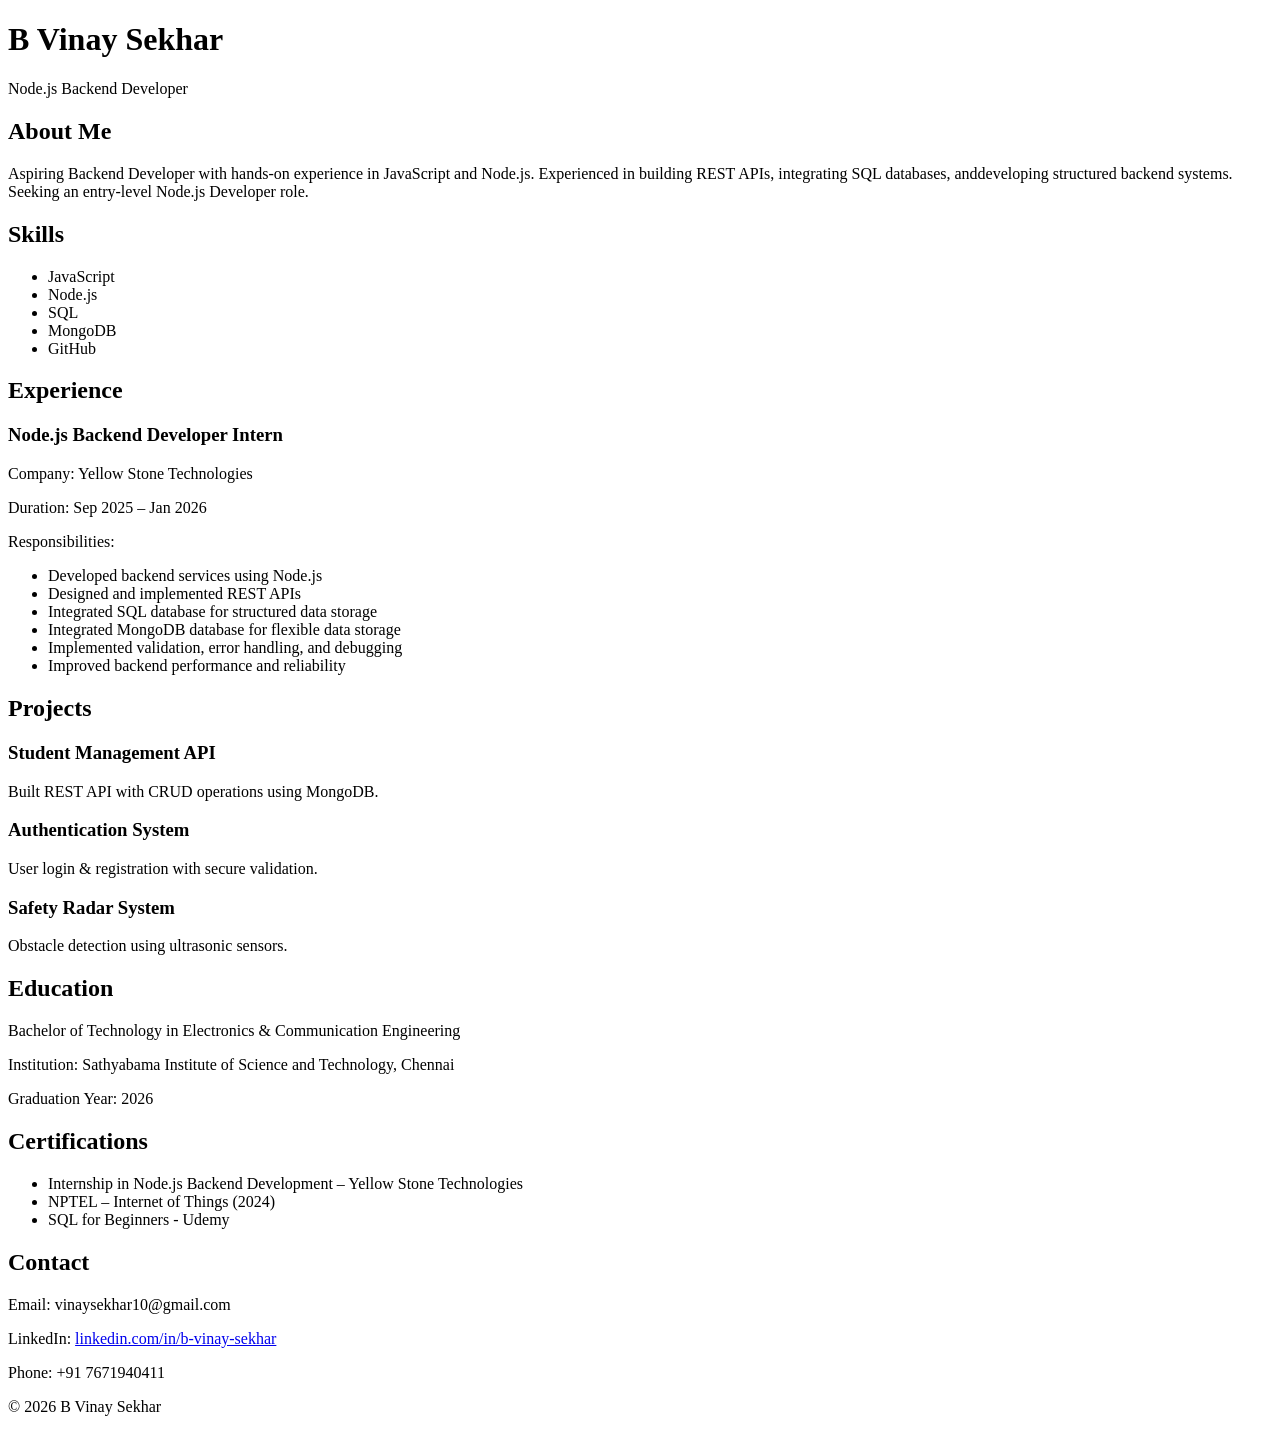
==== index.html @ b66178ac "Add initial portfolio HTML structure" ====
<!DOCTYPE html>
<html lang="en">
<head>
  <meta charset="UTF-8">
  <title> B Vinay Sekhar Portfolio</title>
  <link rel="stylesheet" href="style.css">
</head>
<body>

<header>
  <h1>B Vinay Sekhar</h1>
  <p>Node.js Backend Developer</p>
</header>

<section id="about">
  <h2>About Me</h2>
  <p>
    Aspiring Backend Developer with hands-on experience in JavaScript and Node.js. Experienced in building REST APIs, integrating SQL databases, anddeveloping structured backend systems. Seeking an entry-level Node.js Developer role.
  </p>
</section>

<section id="skills">
  <h2>Skills</h2>
  <ul>
    <li>JavaScript</li>
    <li>Node.js</li>
    <li>SQL</li>
    <li>MongoDB</li>
    <li>GitHub</li>
  </ul>
</section>

<section id="experience">
  <h2>Experience</h2>
  <div class="card">
    <h3>Node.js Backend Developer Intern</h3>
    <p>Company: Yellow Stone Technologies</p>
    <p>Duration: Sep 2025 – Jan 2026</p>
    <p>Responsibilities:</p>
    <ul>
      <li>Developed backend services using Node.js</li>
      <li>Designed and implemented REST APIs</li>
      <li>Integrated SQL database for structured data storage</li>
      <li>Integrated MongoDB database for flexible data storage</li>
      <li>Implemented validation, error handling, and debugging</li>
      <li>Improved backend performance and reliability</li>
    </ul>
  </div>
</section>


<section id="projects">
  <h2>Projects</h2>

  <div class="card">
    <h3>Student Management API</h3>
    <p>Built REST API with CRUD operations using MongoDB.</p>
  </div>

  <div class="card">
    <h3>Authentication System</h3>
    <p>User login & registration with secure validation.</p>
  </div>

  <div class="card">
    <h3>Safety Radar System</h3>
    <p>Obstacle detection using ultrasonic sensors.</p>
  </div>

</section>

<section id="education">
  <h2>Education</h2>
  <p>Bachelor of Technology in Electronics & Communication Engineering</p>
  <p>Institution: Sathyabama Institute of Science and Technology, Chennai</p>
  <p>Graduation Year: 2026</p>
</section>

<section id="certifications">
  <h2>Certifications</h2>
  <ul>
    <li>Internship in Node.js Backend Development – Yellow Stone Technologies</li>
    <li>NPTEL – Internet of Things (2024)</li>
    <li>SQL for Beginners - Udemy</li>
  </ul>
</section>

<section id="contact">
  <h2>Contact</h2>
  <p>Email: vinaysekhar10@gmail.com</p>
  <p>LinkedIn: <a href="https://www.linkedin.com/in/b-vinay-sekhar/">linkedin.com/in/b-vinay-sekhar</a></p>
  <P>Phone: +91 7671940411</P>
</section>

<footer>
  <p>© 2026 B Vinay Sekhar</p>
</footer>

</body>
</html>
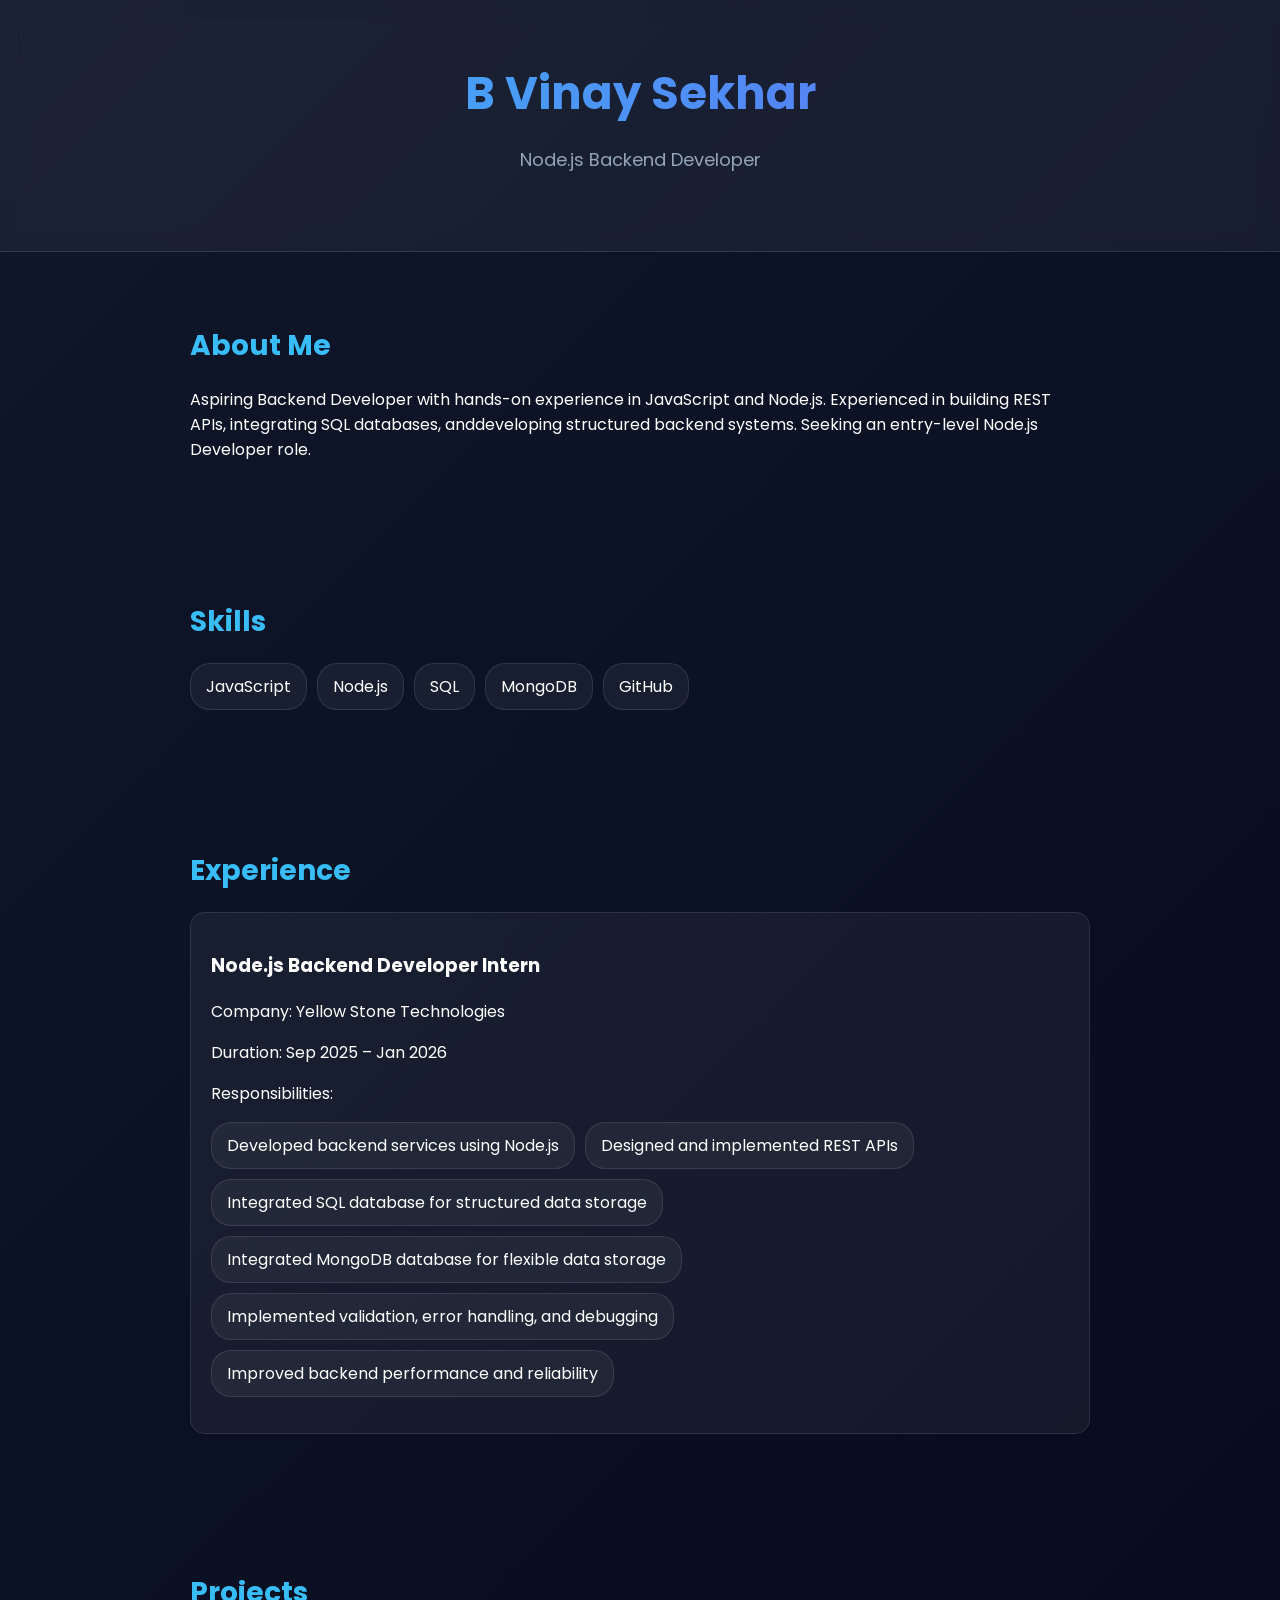
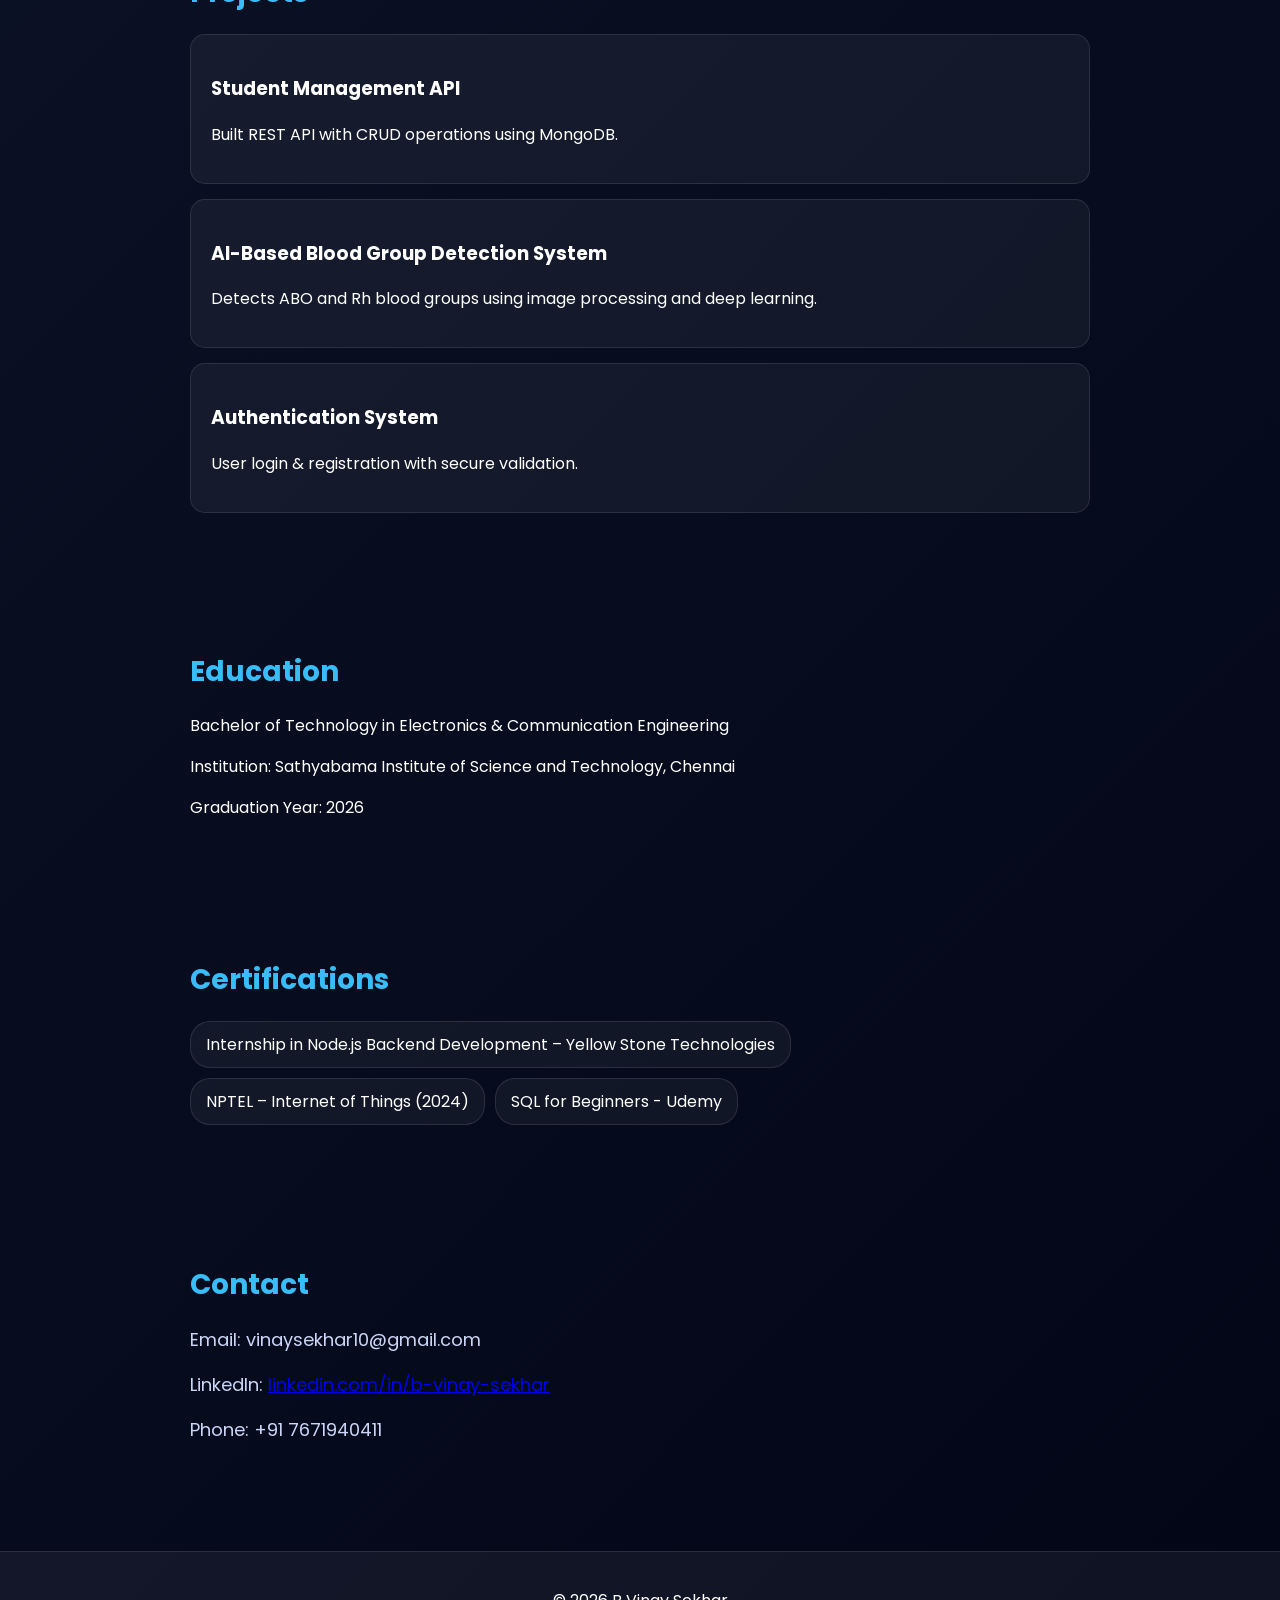
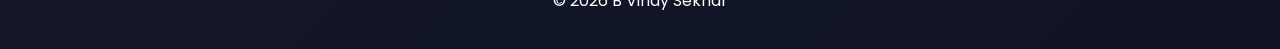
==== commit 417cc559: "Rearrange project features in index.html" ====
--- a/index.html
+++ b/index.html
@@ -58,13 +58,13 @@
   </div>
 
   <div class="card">
-    <h3>Authentication System</h3>
-    <p>User login & registration with secure validation.</p>
+    <h3>AI-Based Blood Group Detection System</h3>
+    <p>Detects ABO and Rh blood groups using image processing and deep learning.</p>
   </div>
 
   <div class="card">
-    <h3>Safety Radar System</h3>
-    <p>Obstacle detection using ultrasonic sensors.</p>
+    <h3>Authentication System</h3>
+    <p>User login & registration with secure validation.</p>
   </div>
 
 </section>
--- a/style.css
+++ b/style.css
@@ -0,0 +1,130 @@
+/* Google Font */
+@import url('https://fonts.googleapis.com/css2?family=Poppins:wght@300;400;600&display=swap');
+
+body {
+  margin: 0;
+  font-family: 'Poppins', sans-serif;
+  background: linear-gradient(135deg, #0f172a, #020617);
+  color: white;
+}
+
+/* HEADER */
+header {
+  text-align: center;
+  padding: 60px 20px;
+  background: rgba(255,255,255,0.05);
+  backdrop-filter: blur(10px);
+  border-bottom: 1px solid rgba(255,255,255,0.1);
+}
+
+header h1 {
+  font-size: 45px;
+  margin: 0;
+  background: linear-gradient(90deg, #38bdf8, #6366f1);
+  -webkit-background-clip: text;
+  background-clip: text;
+  color: transparent;
+}
+
+header p {
+  font-size: 18px;
+  color: #94a3b8;
+}
+
+/* SECTION */
+section {
+  padding: 50px 20px;
+  max-width: 900px;
+  margin: auto;
+}
+
+h2 {
+  font-size: 28px;
+  margin-bottom: 20px;
+  color: #38bdf8;
+}
+
+/* SKILLS */
+ul {
+  display: flex;
+  flex-wrap: wrap;
+  gap: 10px;
+  padding: 0;
+}
+
+ul li {
+  list-style: none;
+  padding: 10px 15px;
+  background: rgba(255,255,255,0.05);
+  border-radius: 20px;
+  border: 1px solid rgba(255,255,255,0.1);
+  transition: 0.3s;
+}
+
+ul li:hover {
+  background: #38bdf8;
+  color: black;
+  transform: scale(1.1);
+}
+
+/* PROJECT CARDS */
+.card {
+  background: rgba(255,255,255,0.05);
+  padding: 20px;
+  margin: 15px 0;
+  border-radius: 15px;
+  border: 1px solid rgba(255,255,255,0.1);
+  transition: 0.4s;
+  position: relative;
+  overflow: hidden;
+}
+
+.card::before {
+  content: "";
+  position: absolute;
+  width: 100%;
+  height: 100%;
+  background: linear-gradient(120deg, transparent, rgba(56,189,248,0.4), transparent);
+  top: -100%;
+  left: 0;
+  transition: 0.5s;
+}
+
+.card:hover::before {
+  top: 100%;
+}
+
+.card:hover {
+  transform: translateY(-8px) scale(1.02);
+}
+
+/* CONTACT */
+#contact p {
+  font-size: 18px;
+  color: #cbd5f5;
+}
+
+/* FOOTER */
+footer {
+  text-align: center;
+  padding: 20px;
+  background: rgba(255,255,255,0.05);
+  margin-top: 40px;
+  border-top: 1px solid rgba(255,255,255,0.1);
+}
+
+/* ANIMATION */
+section {
+  animation: fadeIn 1s ease-in;
+}
+
+@keyframes fadeIn {
+  from {
+    opacity: 0;
+    transform: translateY(30px);
+  }
+  to {
+    opacity: 1;
+    transform: translateY(0);
+  }
+}
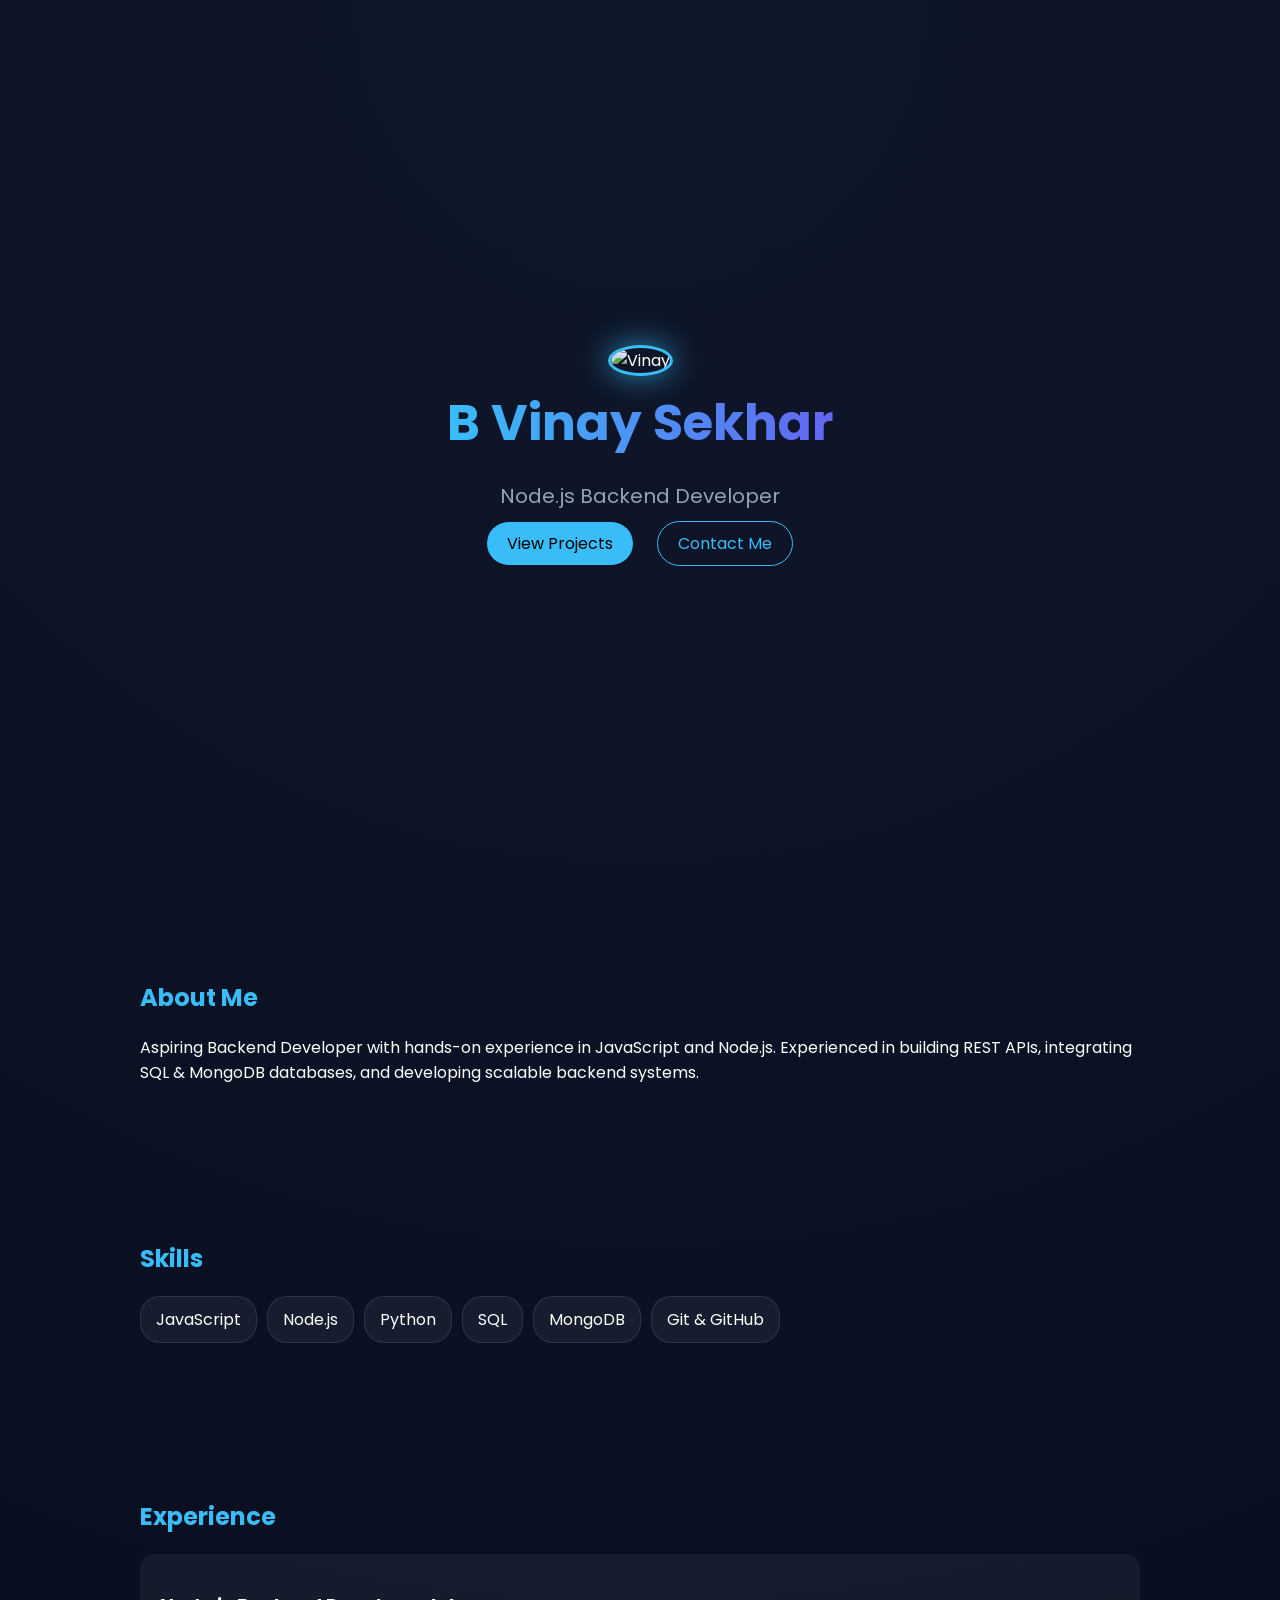
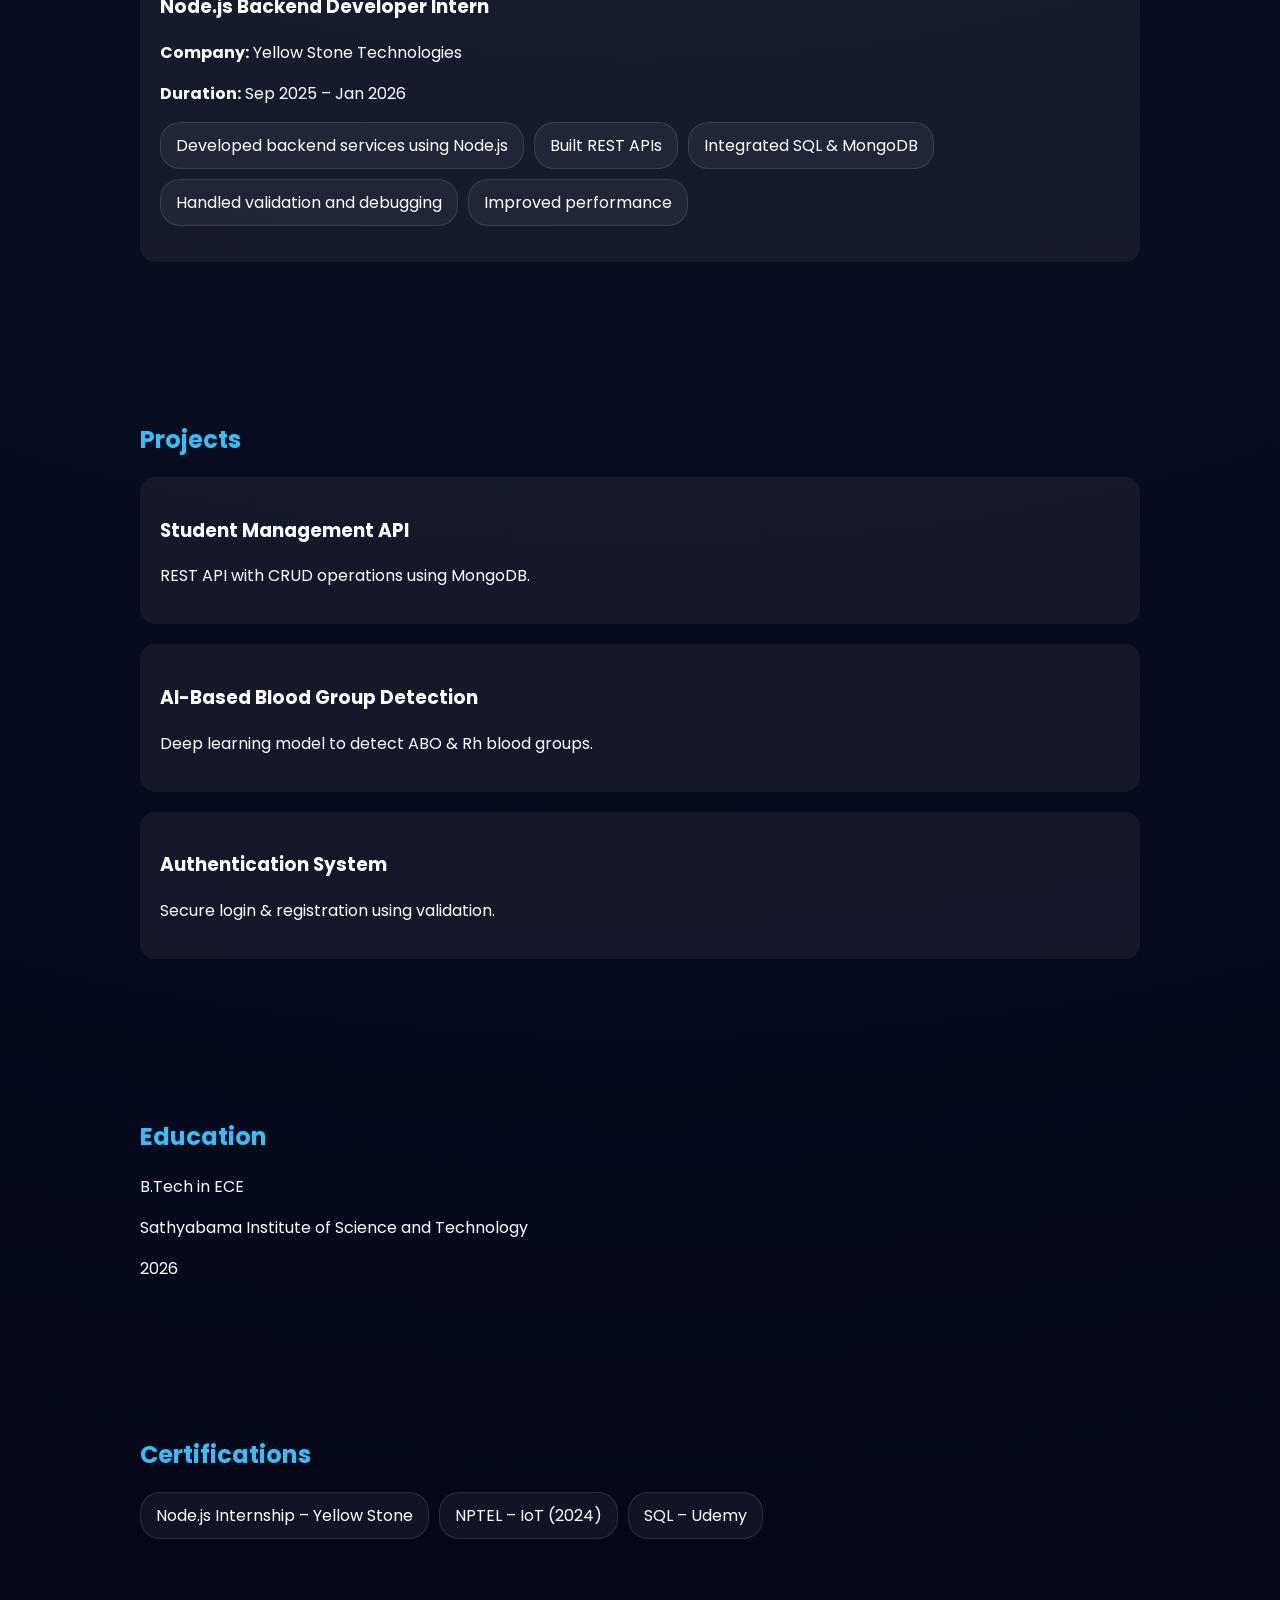
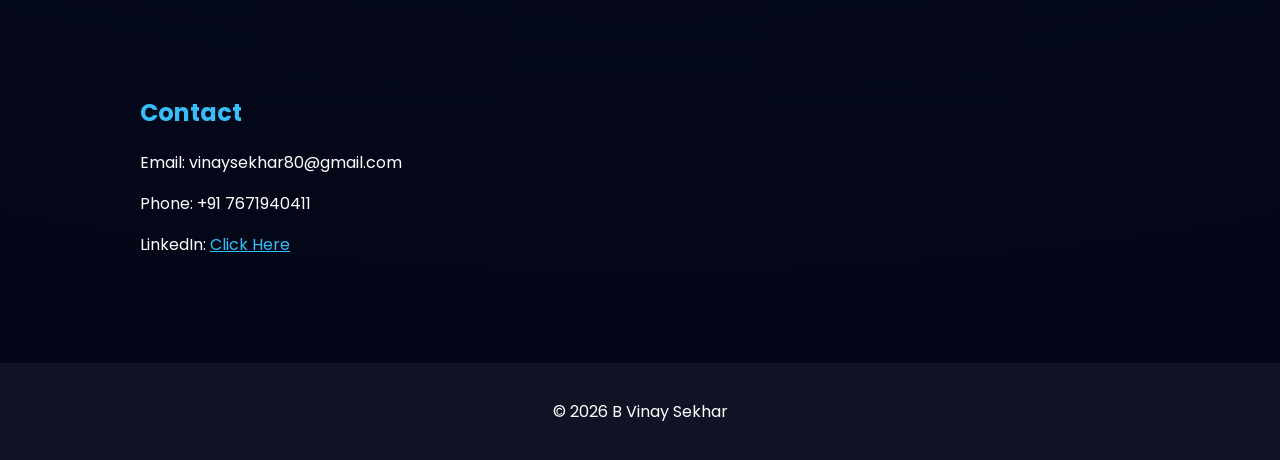
==== commit e1c79e79: "added profile pic" ====
--- a/index.html
+++ b/index.html
@@ -2,99 +2,123 @@
 <html lang="en">
 <head>
   <meta charset="UTF-8">
-  <title> B Vinay Sekhar Portfolio</title>
+  <title>B Vinay Sekhar Portfolio</title>
   <link rel="stylesheet" href="style.css">
 </head>
 <body>
 
-<header>
-  <h1>B Vinay Sekhar</h1>
-  <p>Node.js Backend Developer</p>
+<!-- HERO -->
+<header class="hero">
+  <div class="hero-content">
+    <img src="profile.jpg" alt="Vinay" class="profile-pic">
+
+    <h1>B Vinay Sekhar</h1>
+    <p class="tagline">Node.js Backend Developer</p>
+
+    <div class="buttons">
+      <a href="#projects" class="btn">View Projects</a>
+      <a href="#contact" class="btn-outline">Contact Me</a>
+    </div>
+  </div>
 </header>
 
+<!-- ABOUT -->
 <section id="about">
   <h2>About Me</h2>
   <p>
-    Aspiring Backend Developer with hands-on experience in JavaScript and Node.js. Experienced in building REST APIs, integrating SQL databases, anddeveloping structured backend systems. Seeking an entry-level Node.js Developer role.
+    Aspiring Backend Developer with hands-on experience in JavaScript and Node.js. 
+    Experienced in building REST APIs, integrating SQL & MongoDB databases, and 
+    developing scalable backend systems.
   </p>
 </section>
 
+<!-- SKILLS -->
 <section id="skills">
   <h2>Skills</h2>
   <ul>
     <li>JavaScript</li>
     <li>Node.js</li>
+    <li>Python</li>
     <li>SQL</li>
     <li>MongoDB</li>
-    <li>GitHub</li>
+    <li>Git & GitHub</li>
   </ul>
 </section>
 
+<!-- EXPERIENCE -->
 <section id="experience">
   <h2>Experience</h2>
   <div class="card">
     <h3>Node.js Backend Developer Intern</h3>
-    <p>Company: Yellow Stone Technologies</p>
-    <p>Duration: Sep 2025 – Jan 2026</p>
-    <p>Responsibilities:</p>
+    <p><strong>Company:</strong> Yellow Stone Technologies</p>
+    <p><strong>Duration:</strong> Sep 2025 – Jan 2026</p>
+
     <ul>
       <li>Developed backend services using Node.js</li>
-      <li>Designed and implemented REST APIs</li>
-      <li>Integrated SQL database for structured data storage</li>
-      <li>Integrated MongoDB database for flexible data storage</li>
-      <li>Implemented validation, error handling, and debugging</li>
-      <li>Improved backend performance and reliability</li>
+      <li>Built REST APIs</li>
+      <li>Integrated SQL & MongoDB</li>
+      <li>Handled validation and debugging</li>
+      <li>Improved performance</li>
     </ul>
   </div>
 </section>
 
-
+<!-- PROJECTS -->
 <section id="projects">
   <h2>Projects</h2>
 
   <div class="card">
     <h3>Student Management API</h3>
-    <p>Built REST API with CRUD operations using MongoDB.</p>
+    <p>REST API with CRUD operations using MongoDB.</p>
   </div>
 
   <div class="card">
-    <h3>AI-Based Blood Group Detection System</h3>
-    <p>Detects ABO and Rh blood groups using image processing and deep learning.</p>
+    <h3>AI-Based Blood Group Detection</h3>
+    <p>Deep learning model to detect ABO & Rh blood groups.</p>
   </div>
 
   <div class="card">
     <h3>Authentication System</h3>
-    <p>User login & registration with secure validation.</p>
+    <p>Secure login & registration using validation.</p>
   </div>
 
 </section>
 
+<!-- EDUCATION -->
 <section id="education">
   <h2>Education</h2>
-  <p>Bachelor of Technology in Electronics & Communication Engineering</p>
-  <p>Institution: Sathyabama Institute of Science and Technology, Chennai</p>
-  <p>Graduation Year: 2026</p>
+  <p>B.Tech in ECE</p>
+  <p>Sathyabama Institute of Science and Technology</p>
+  <p>2026</p>
 </section>
 
+<!-- CERTIFICATIONS -->
 <section id="certifications">
   <h2>Certifications</h2>
   <ul>
-    <li>Internship in Node.js Backend Development – Yellow Stone Technologies</li>
-    <li>NPTEL – Internet of Things (2024)</li>
-    <li>SQL for Beginners - Udemy</li>
+    <li>Node.js Internship – Yellow Stone</li>
+    <li>NPTEL – IoT (2024)</li>
+    <li>SQL – Udemy</li>
   </ul>
 </section>
 
+<!-- CONTACT -->
 <section id="contact">
   <h2>Contact</h2>
-  <p>Email: vinaysekhar10@gmail.com</p>
-  <p>LinkedIn: <a href="https://www.linkedin.com/in/b-vinay-sekhar/">linkedin.com/in/b-vinay-sekhar</a></p>
-  <P>Phone: +91 7671940411</P>
+  <p>Email: vinaysekhar80@gmail.com</p>
+  <p>Phone: +91 7671940411</p>
+  <p>
+    LinkedIn: 
+    <a href="https://www.linkedin.com/in/b-vinay-sekhar/" target="_blank">
+      Click Here
+    </a>
+  </p>
 </section>
 
+<!-- FOOTER -->
 <footer>
   <p>© 2026 B Vinay Sekhar</p>
 </footer>
 
 </body>
-</html>
+</html>
--- a/style.css
+++ b/style.css
@@ -1,46 +1,81 @@
-/* Google Font */
-@import url('https://fonts.googleapis.com/css2?family=Poppins:wght@300;400;600&display=swap');
+@import url('https://fonts.googleapis.com/css2?family=Poppins:wght@300;400;600;700&display=swap');
 
 body {
   margin: 0;
   font-family: 'Poppins', sans-serif;
-  background: linear-gradient(135deg, #0f172a, #020617);
+  background: radial-gradient(circle at top, #0f172a, #020617);
   color: white;
 }
 
-/* HEADER */
-header {
+/* HERO */
+.hero {
+  height: 100vh;
+  display: flex;
+  justify-content: center;
+  align-items: center;
   text-align: center;
-  padding: 60px 20px;
-  background: rgba(255,255,255,0.05);
-  backdrop-filter: blur(10px);
-  border-bottom: 1px solid rgba(255,255,255,0.1);
 }
 
-header h1 {
-  font-size: 45px;
-  margin: 0;
+.profile-pic {
+  width: 160px;
+  height: 160px;
+  border-radius: 50%;
+  border: 3px solid #38bdf8;
+  box-shadow: 0 0 30px rgba(56,189,248,0.7);
+
+  object-fit: cover;
+  object-position: center top; /* 🔥 important */
+}
+
+.hero h1 {
+  font-size: 50px;
+  margin: 10px 0;
   background: linear-gradient(90deg, #38bdf8, #6366f1);
   -webkit-background-clip: text;
-  background-clip: text;
   color: transparent;
 }
 
-header p {
-  font-size: 18px;
+.tagline {
   color: #94a3b8;
+  font-size: 20px;
+}
+
+/* BUTTONS */
+.btn, .btn-outline {
+  padding: 10px 20px;
+  margin: 10px;
+  border-radius: 25px;
+  text-decoration: none;
+  transition: 0.3s;
+}
+
+.btn {
+  background: #38bdf8;
+  color: black;
+}
+
+.btn:hover {
+  transform: scale(1.1);
+}
+
+.btn-outline {
+  border: 1px solid #38bdf8;
+  color: #38bdf8;
+}
+
+.btn-outline:hover {
+  background: #38bdf8;
+  color: black;
 }
 
 /* SECTION */
 section {
-  padding: 50px 20px;
-  max-width: 900px;
+  padding: 60px 20px;
+  max-width: 1000px;
   margin: auto;
 }
 
 h2 {
-  font-size: 28px;
-  margin-bottom: 20px;
   color: #38bdf8;
 }
 
@@ -58,73 +93,36 @@
   background: rgba(255,255,255,0.05);
   border-radius: 20px;
   border: 1px solid rgba(255,255,255,0.1);
-  transition: 0.3s;
 }
 
 ul li:hover {
   background: #38bdf8;
   color: black;
-  transform: scale(1.1);
 }
 
-/* PROJECT CARDS */
+/* CARDS */
 .card {
   background: rgba(255,255,255,0.05);
   padding: 20px;
-  margin: 15px 0;
+  margin: 20px 0;
   border-radius: 15px;
-  border: 1px solid rgba(255,255,255,0.1);
-  transition: 0.4s;
-  position: relative;
-  overflow: hidden;
-}
-
-.card::before {
-  content: "";
-  position: absolute;
-  width: 100%;
-  height: 100%;
-  background: linear-gradient(120deg, transparent, rgba(56,189,248,0.4), transparent);
-  top: -100%;
-  left: 0;
-  transition: 0.5s;
-}
-
-.card:hover::before {
-  top: 100%;
+  transition: 0.3s;
 }
 
 .card:hover {
-  transform: translateY(-8px) scale(1.02);
+  transform: translateY(-10px);
+  box-shadow: 0 0 25px rgba(56,189,248,0.3);
 }
 
 /* CONTACT */
-#contact p {
-  font-size: 18px;
-  color: #cbd5f5;
+a {
+  color: #38bdf8;
 }
 
 /* FOOTER */
 footer {
   text-align: center;
   padding: 20px;
+  margin-top: 30px;
   background: rgba(255,255,255,0.05);
-  margin-top: 40px;
-  border-top: 1px solid rgba(255,255,255,0.1);
-}
-
-/* ANIMATION */
-section {
-  animation: fadeIn 1s ease-in;
-}
-
-@keyframes fadeIn {
-  from {
-    opacity: 0;
-    transform: translateY(30px);
-  }
-  to {
-    opacity: 1;
-    transform: translateY(0);
-  }
-}
+}
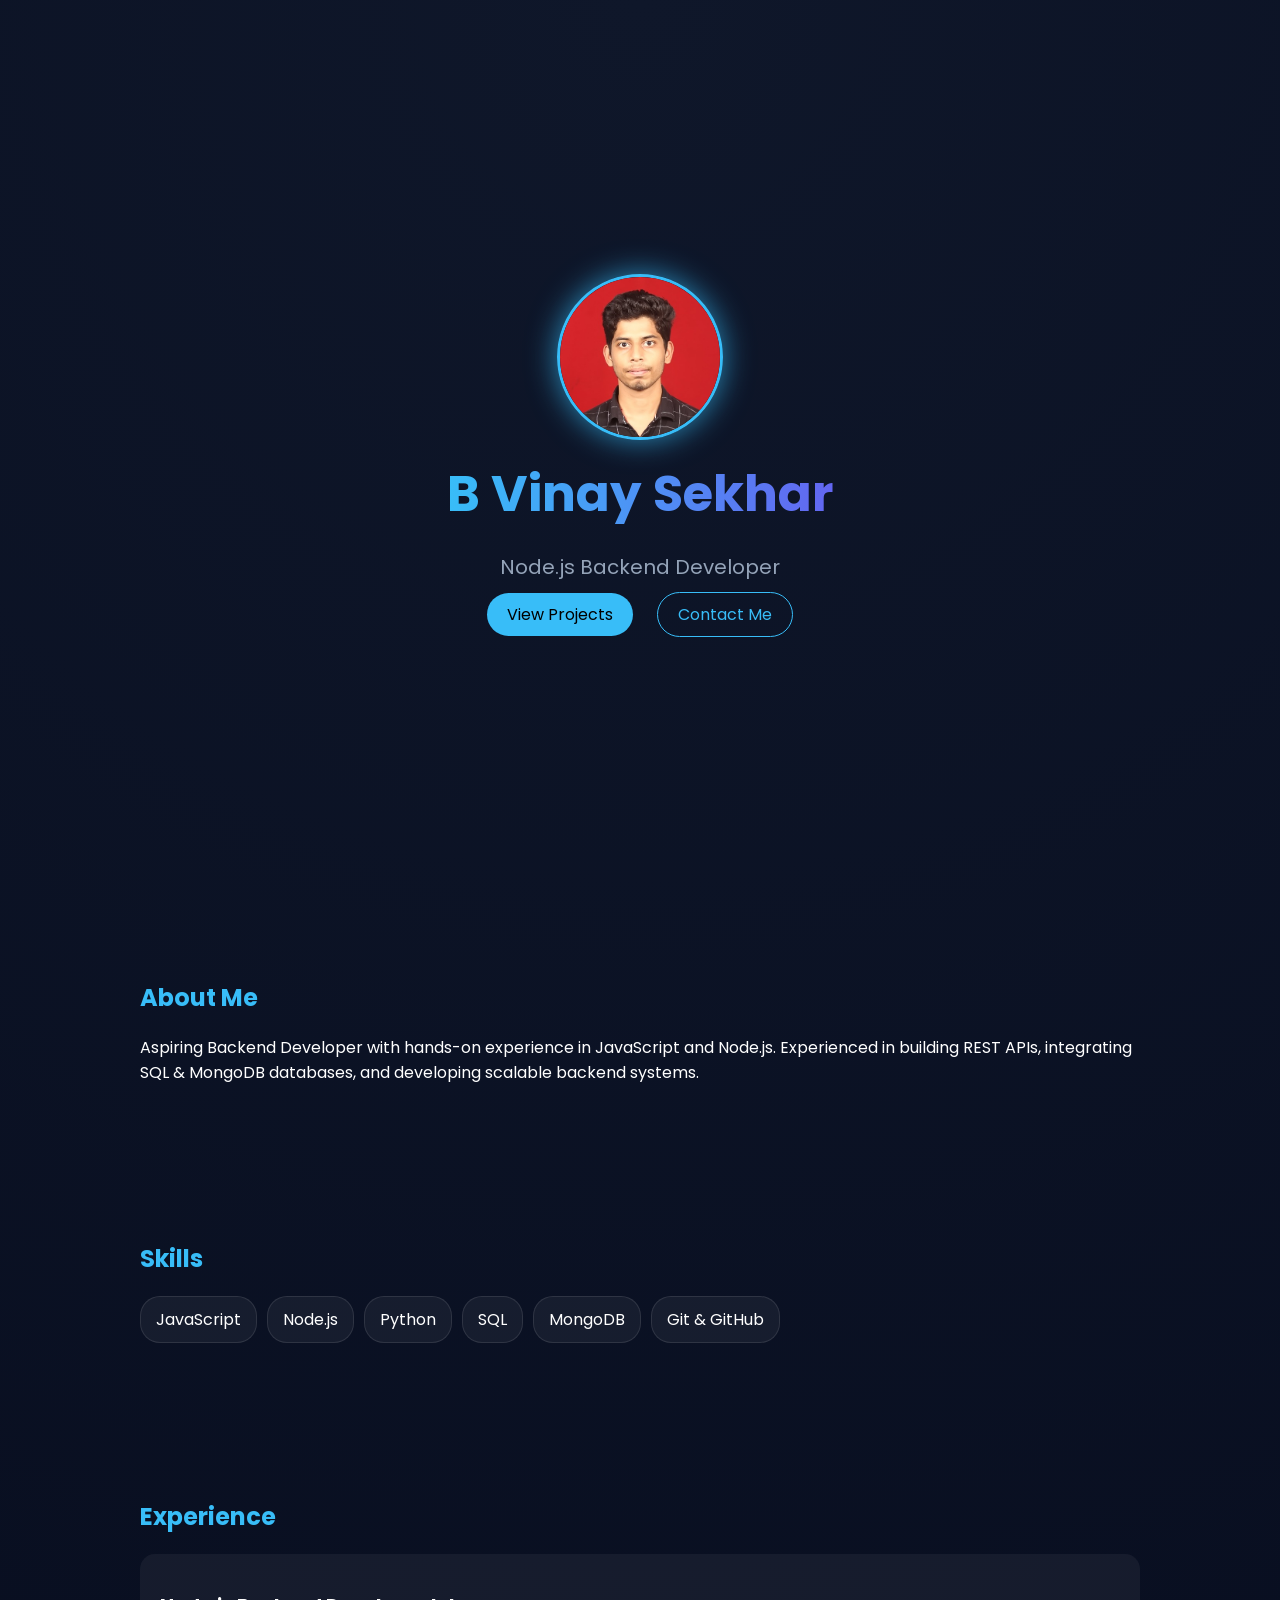
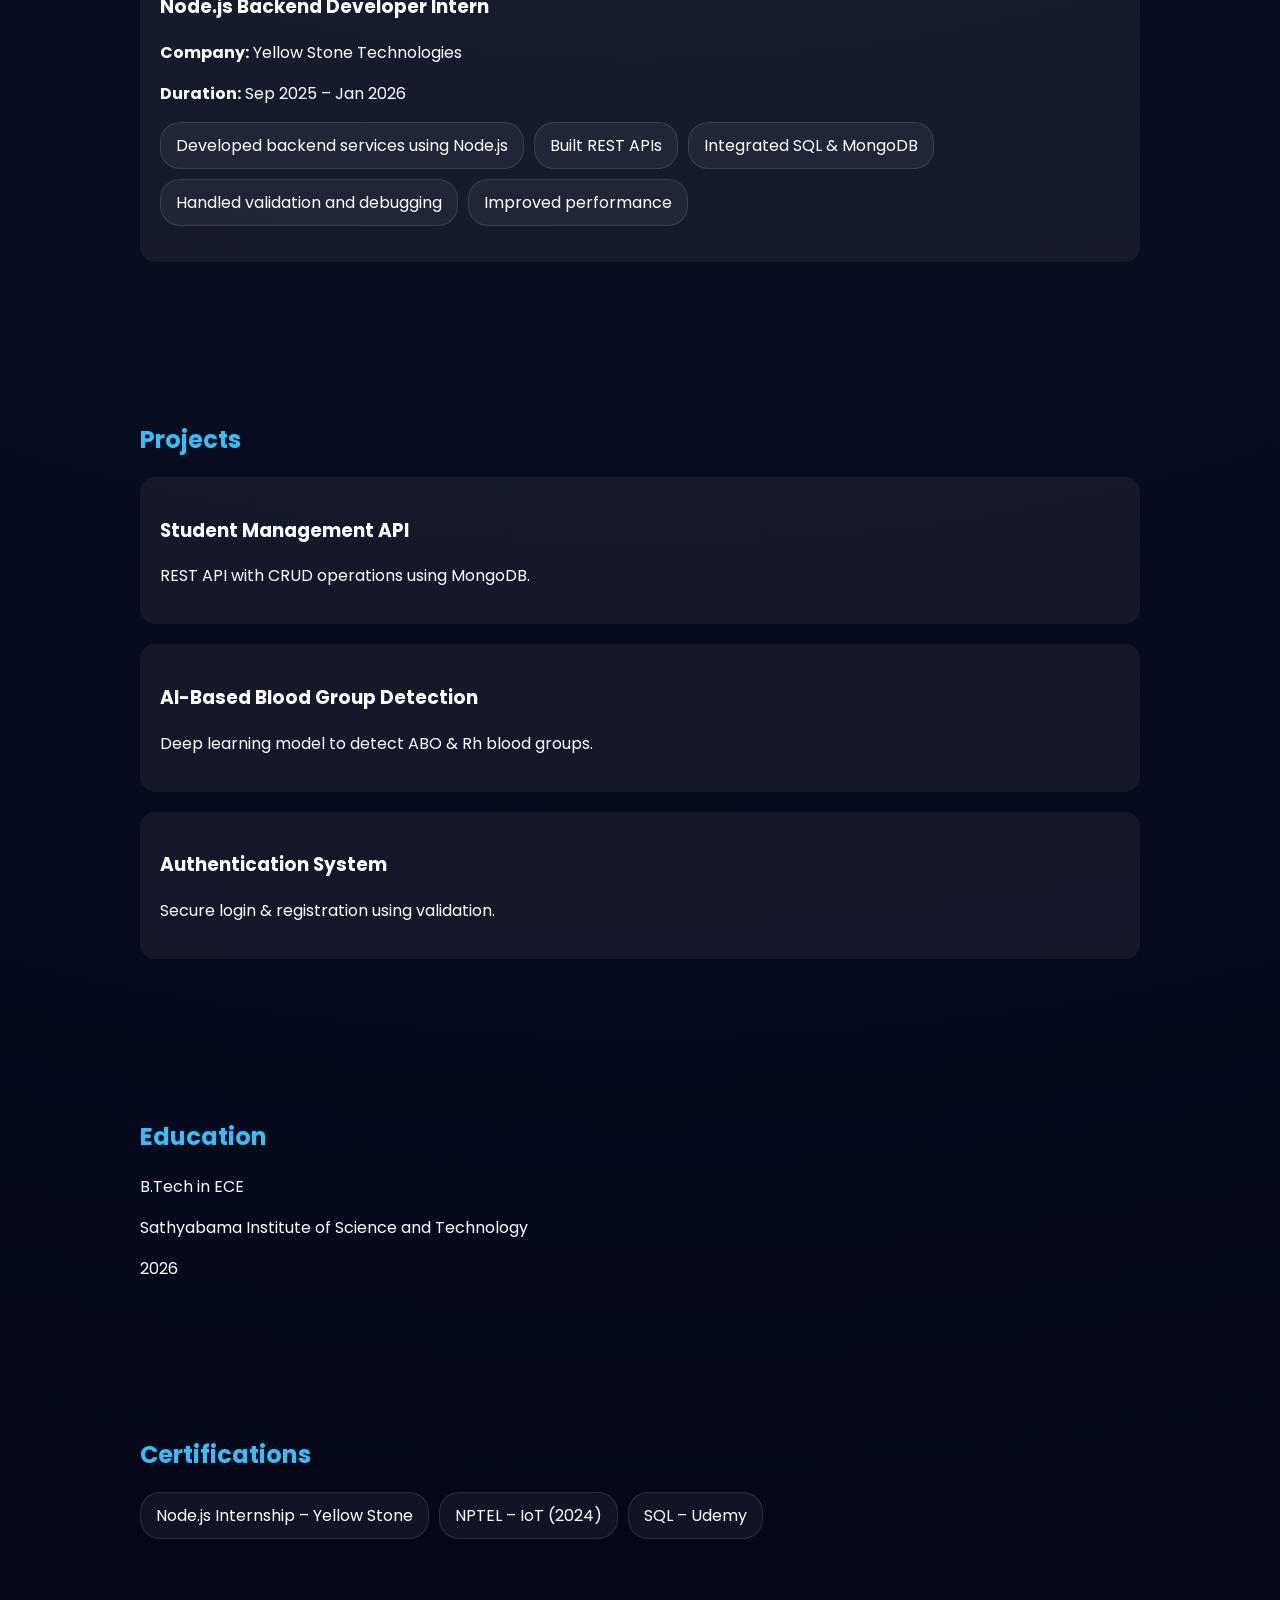
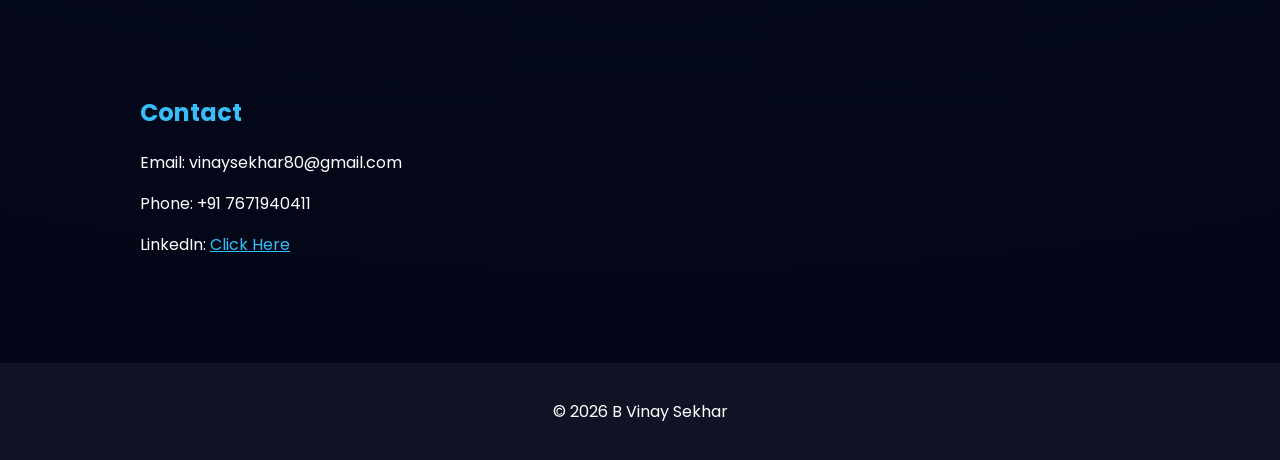
==== commit 6f27d6bd: "Update index.html" ====
--- a/index.html
+++ b/index.html
@@ -121,4 +121,4 @@
 </footer>
 
 </body>
-</html>+</html>
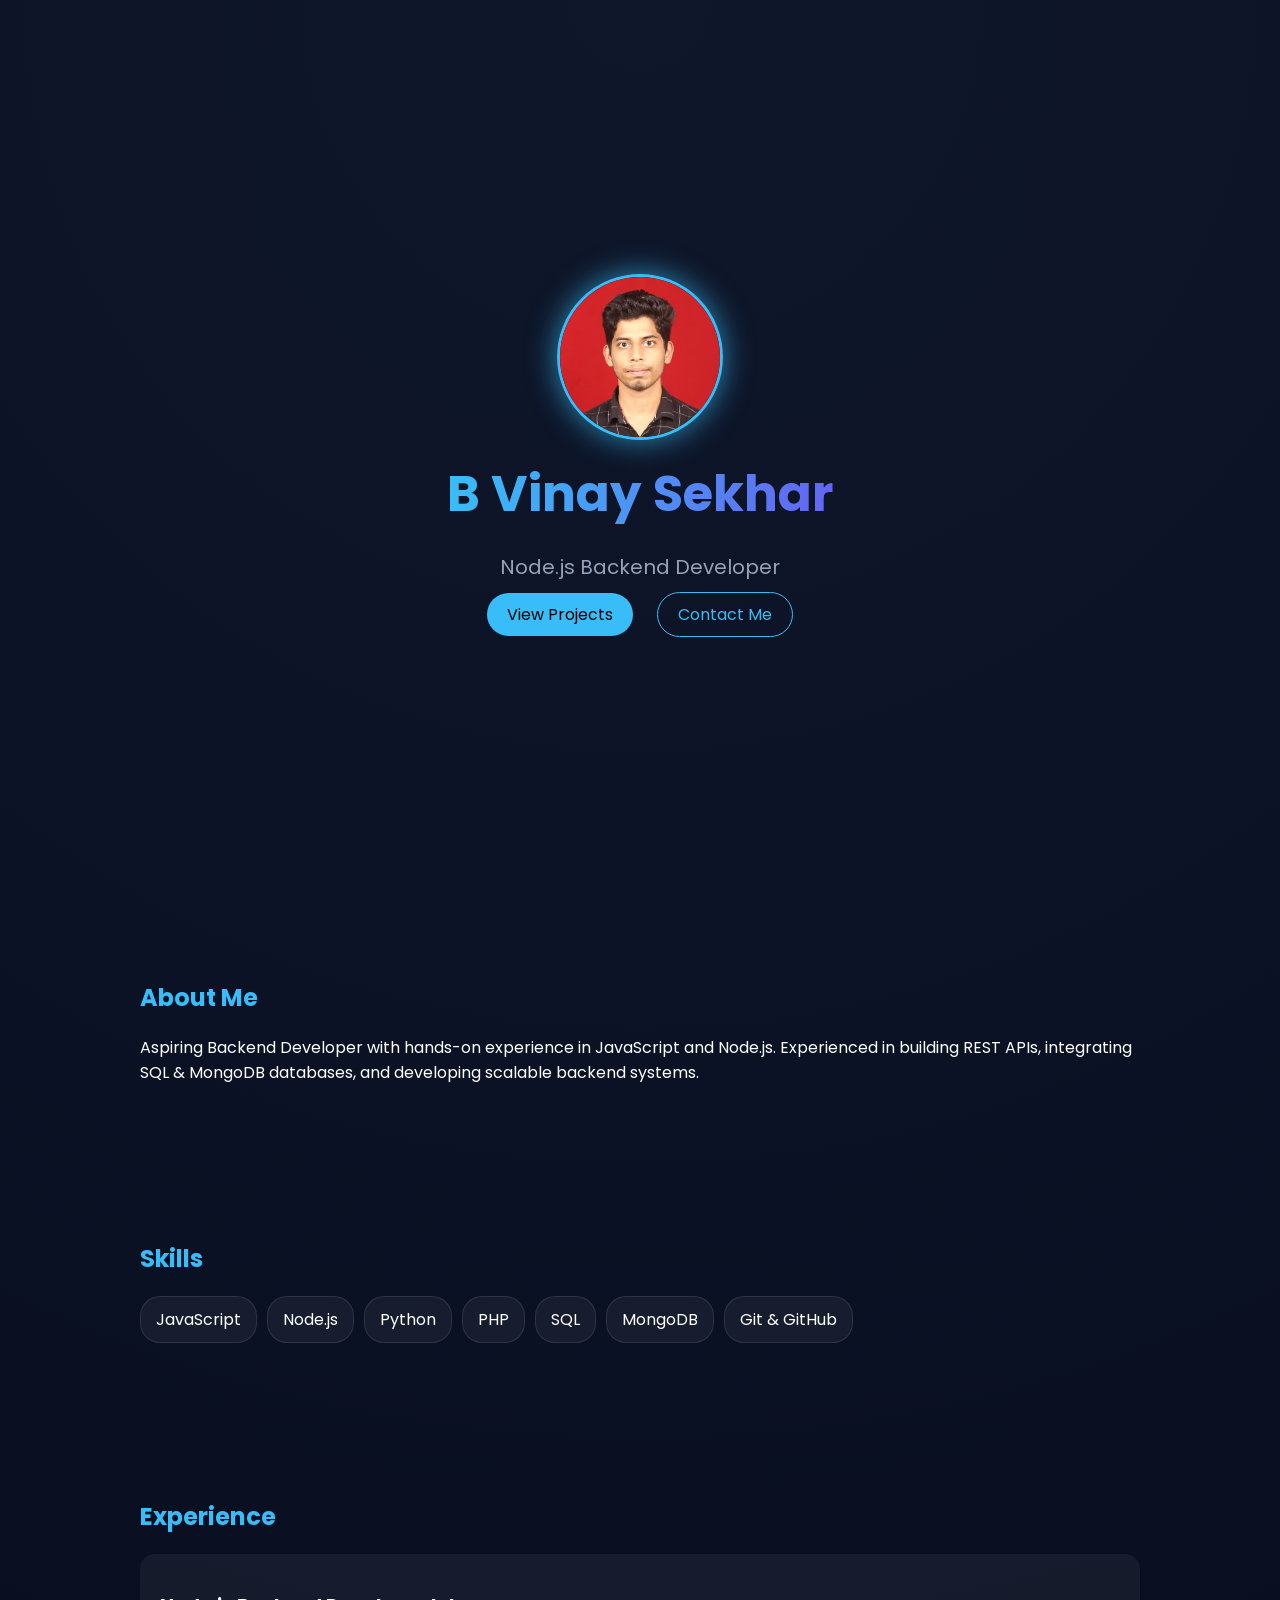
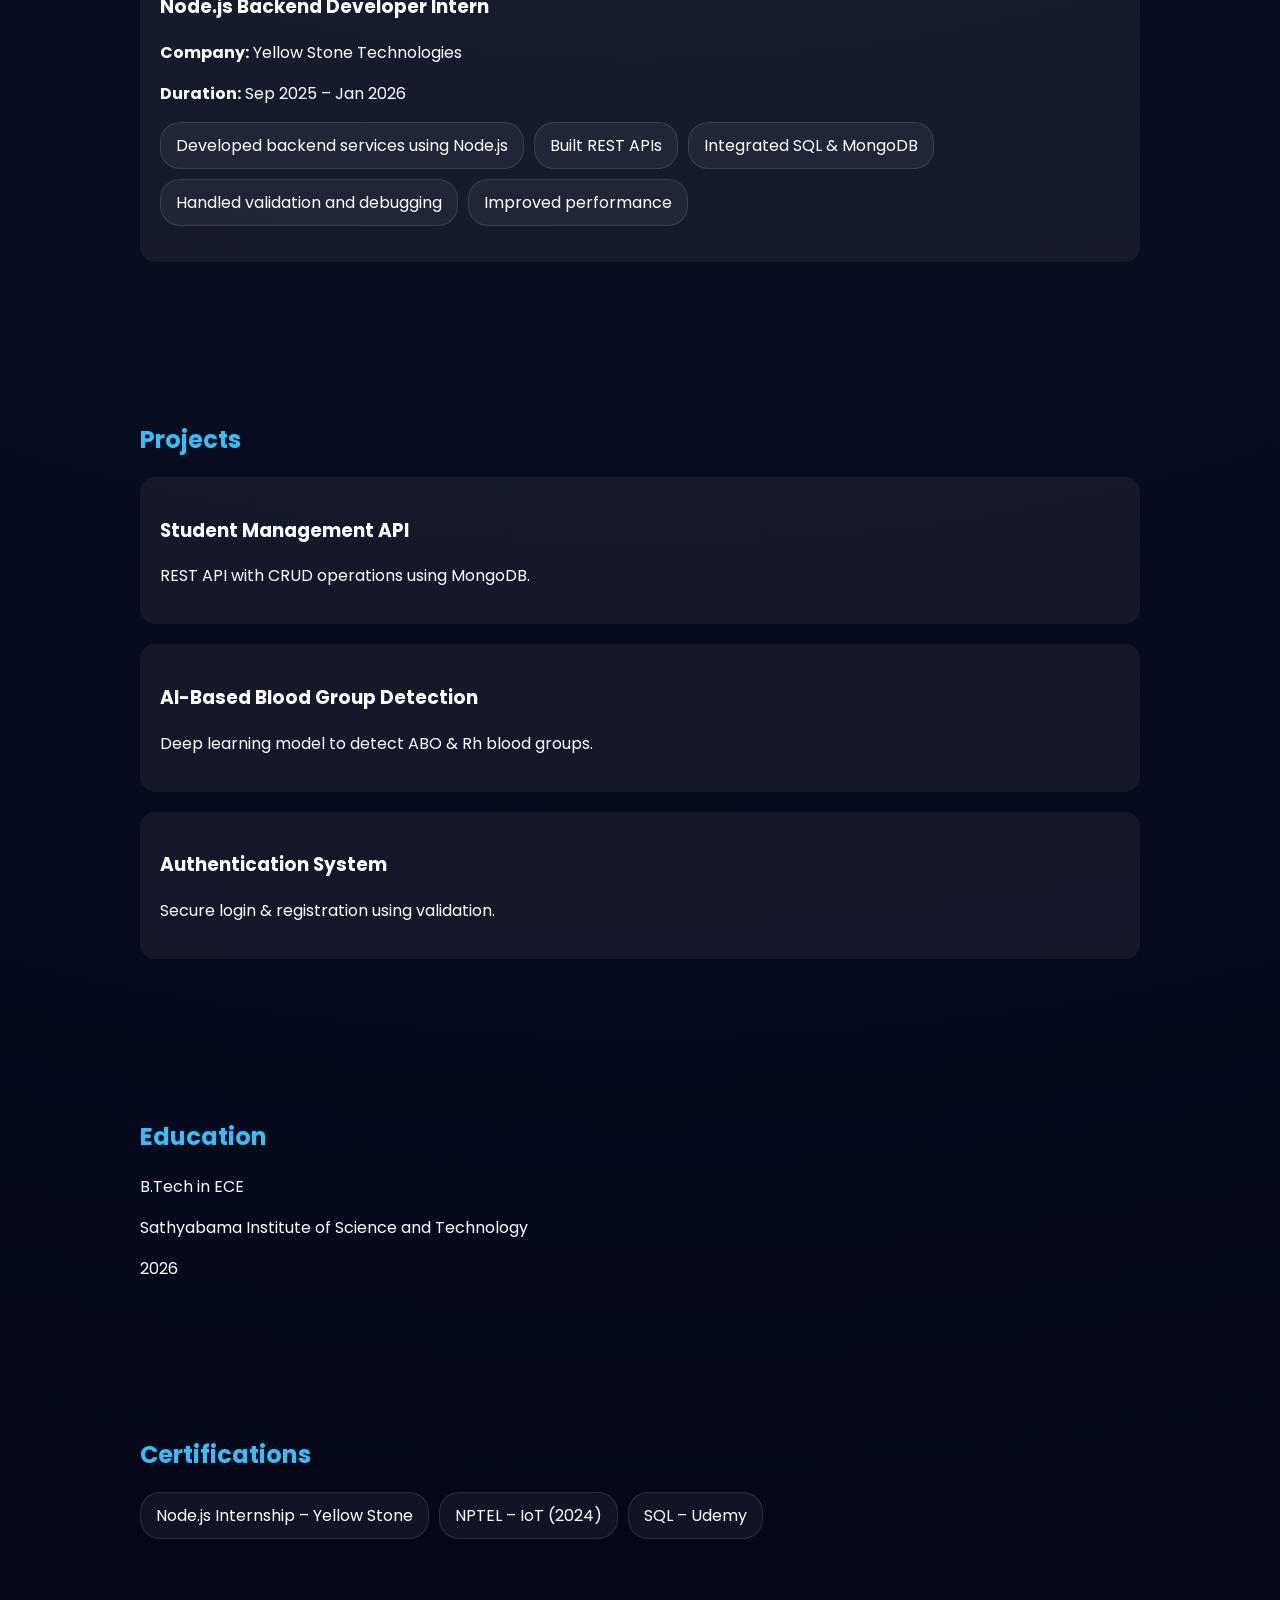
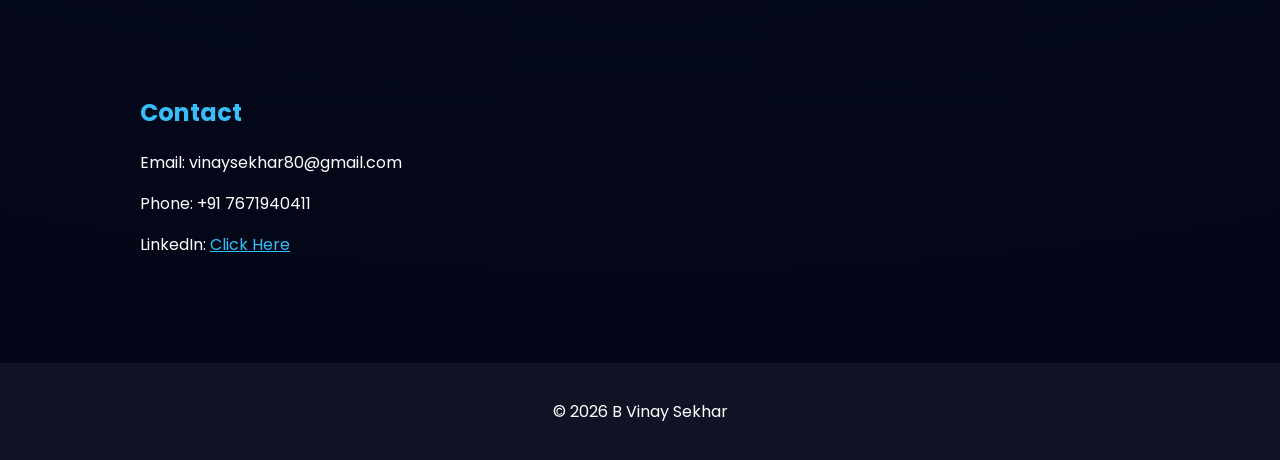
==== commit 62bff1c9: "edited thr skill" ====
--- a/index.html
+++ b/index.html
@@ -39,6 +39,7 @@
     <li>JavaScript</li>
     <li>Node.js</li>
     <li>Python</li>
+    <li>PHP</li>
     <li>SQL</li>
     <li>MongoDB</li>
     <li>Git & GitHub</li>
@@ -121,4 +122,4 @@
 </footer>
 
 </body>
-</html>
+</html>
